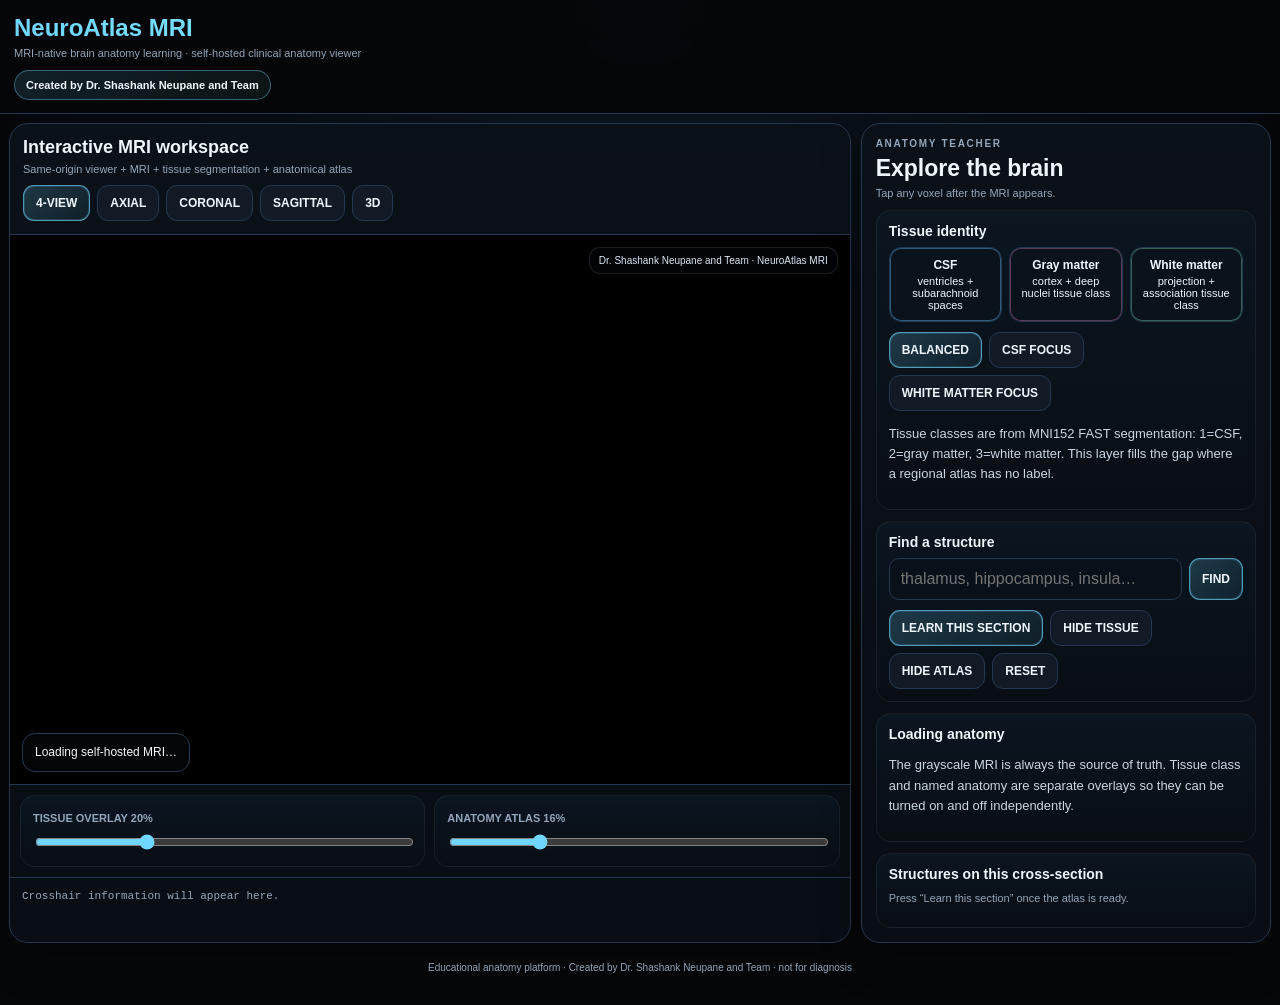
==== neuroatlas/v4.html @ 7aeab435 "Add self-hosted NeuroAtlas v4 app source" ====
<!doctype html>
<html lang="en">
<head>
<meta charset="utf-8">
<meta name="viewport" content="width=device-width,initial-scale=1,viewport-fit=cover,user-scalable=no">
<meta name="theme-color" content="#05070a">
<meta name="apple-mobile-web-app-capable" content="yes">
<meta name="apple-mobile-web-app-status-bar-style" content="black-translucent">
<meta name="apple-mobile-web-app-title" content="NeuroAtlas">
<title>NeuroAtlas MRI</title>
<style>
:root{color-scheme:dark;--bg:#05070a;--panel:#0b1118;--panel2:#111a25;--line:#26384f;--text:#eff6fc;--muted:#94a6b9;--cyan:#6fd7ff;--mint:#9cffd0;--csf:#59c7ff;--gm:#ff94c9;--wm:#8dffc1}
*{box-sizing:border-box;-webkit-tap-highlight-color:transparent}html,body{margin:0;background:radial-gradient(circle at top,#0c1622,#05070a 58%);color:var(--text);font-family:-apple-system,BlinkMacSystemFont,"SF Pro Display","Segoe UI",sans-serif}body{padding-bottom:max(14px,env(safe-area-inset-bottom))}.top{padding:max(14px,env(safe-area-inset-top)) 14px 13px;border-bottom:1px solid var(--line);background:rgba(5,7,10,.94);backdrop-filter:blur(18px);position:sticky;top:0;z-index:20}.brand{font-size:24px;font-weight:900;background:linear-gradient(90deg,var(--cyan),var(--mint));-webkit-background-clip:text;color:transparent}.sub{font-size:11px;color:var(--muted);margin-top:5px}.credit{display:inline-flex;margin-top:11px;border:1px solid rgba(111,215,255,.4);border-radius:999px;padding:8px 11px;font-size:11px;font-weight:850;background:linear-gradient(135deg,rgba(111,215,255,.13),rgba(156,255,208,.06))}.wrap{max-width:1550px;margin:auto;padding:9px;display:grid;grid-template-columns:minmax(0,1.6fr) minmax(340px,.78fr);gap:10px}.card{background:linear-gradient(180deg,var(--panel),#090e14);border:1px solid var(--line);border-radius:19px;overflow:hidden;box-shadow:0 16px 42px rgba(0,0,0,.26)}.head{padding:13px;border-bottom:1px solid var(--line)}.title{font-size:18px;font-weight:900}.buttons,.actions,.focus{display:flex;gap:7px;flex-wrap:wrap;margin-top:10px}button{border:1px solid var(--line);background:var(--panel2);color:var(--text);border-radius:11px;padding:10px 12px;font-weight:800;font-size:12px}.on,.primary{border-color:rgba(111,215,255,.65);background:linear-gradient(135deg,rgba(111,215,255,.2),rgba(111,215,255,.07));box-shadow:inset 0 0 0 1px rgba(111,215,255,.15)}.viewer{position:relative;height:61vh;min-height:420px;background:#000}.viewer canvas{display:block;width:100%;height:100%;touch-action:none}.status{position:absolute;left:12px;bottom:12px;max-width:calc(100% - 24px);padding:10px 12px;border:1px solid var(--line);border-radius:13px;background:rgba(4,7,10,.86);backdrop-filter:blur(10px);font-size:12px;line-height:1.45}.status.good{border-color:rgba(156,255,208,.38);color:#dffff0}.status.bad{border-color:rgba(255,125,110,.45);color:#ffc8c0}.mark{position:absolute;right:12px;top:12px;padding:7px 9px;border:1px solid rgba(255,255,255,.1);border-radius:11px;background:rgba(4,7,10,.7);font-size:10px;color:#dbe7f3}.controls{display:grid;grid-template-columns:1fr 1fr;gap:9px;padding:10px;border-top:1px solid var(--line)}.ctl,.box{border:1px solid rgba(255,255,255,.06);background:linear-gradient(180deg,#0b1621,rgba(9,14,20,.76));border-radius:15px;padding:12px}.ctl label{font-size:11px;color:var(--muted);font-weight:850}.ctl input[type=range]{width:100%;accent-color:var(--cyan);margin-top:8px}.loc{padding:10px 12px;border-top:1px solid var(--line);font:11px/1.5 ui-monospace,Menlo,monospace;color:var(--muted);min-height:40px}.teacher{padding:14px;display:grid;gap:11px;align-content:start}.ey{font-size:10px;letter-spacing:.17em;color:var(--muted);font-weight:900}.teacher h1{margin:6px 0 1px;font-size:23px}.teacher h2{margin:0 0 8px;font-size:14px}.teacher p,.teacher li{font-size:13px;line-height:1.55;color:#cad6e2}.teacher ul{padding-left:18px;margin:0}.search{display:grid;grid-template-columns:1fr auto;gap:7px}.search input{width:100%;background:#081019;color:var(--text);border:1px solid var(--line);border-radius:10px;padding:11px;font-size:16px}.tissues{display:grid;grid-template-columns:repeat(3,1fr);gap:7px}.tissue{padding:10px 7px;text-align:center;border-radius:12px;background:#0a121b;border:1px solid var(--line);font-size:11px}.tissue strong{display:block;font-size:12px;margin-bottom:3px}.csf{box-shadow:inset 0 0 0 1px rgba(89,199,255,.42)}.gm{box-shadow:inset 0 0 0 1px rgba(255,148,201,.32)}.wm{box-shadow:inset 0 0 0 1px rgba(141,255,193,.34)}.note{font-size:11px;color:var(--muted);line-height:1.5}.slist{display:flex;flex-wrap:wrap;gap:6px;max-height:220px;overflow:auto;margin-top:9px}.chip{border-radius:999px;padding:6px 8px;min-height:auto;font-size:10px}.pill{display:inline-block;border:1px solid rgba(255,255,255,.09);border-radius:999px;padding:4px 7px;font-size:10px;color:#dce8f4;margin:2px 3px 2px 0}.foot{text-align:center;color:var(--muted);font-size:10px;padding:10px 12px 18px}@media(max-width:900px){.wrap{grid-template-columns:1fr;padding:7px}.viewer{height:55vh;min-height:360px}.controls{grid-template-columns:1fr}}@media(max-width:440px){.buttons button{font-size:11px;padding:9px}.search{grid-template-columns:1fr}.search button{width:100%}.viewer{height:53vh}.tissues{grid-template-columns:1fr 1fr 1fr}}
</style>
</head>
<body>
<header class="top"><div class="brand">NeuroAtlas MRI</div><div class="sub">MRI-native brain anatomy learning · self-hosted clinical anatomy viewer</div><div class="credit">Created by Dr. Shashank Neupane and Team</div></header>
<main class="wrap">
<section class="card">
<div class="head"><div class="title">Interactive MRI workspace</div><div class="sub">Same-origin viewer + MRI + tissue segmentation + anatomical atlas</div><div class="buttons"><button class="view on" data-v="multi">4-VIEW</button><button class="view" data-v="axial">AXIAL</button><button class="view" data-v="coronal">CORONAL</button><button class="view" data-v="sagittal">SAGITTAL</button><button class="view" data-v="render">3D</button></div></div>
<div class="viewer"><canvas id="gl" width="900" height="900"></canvas><div class="status" id="status">Loading self-hosted MRI…</div><div class="mark">Dr. Shashank Neupane and Team · NeuroAtlas MRI</div></div>
<div class="controls"><div class="ctl"><label>TISSUE OVERLAY <b id="topv">20%</b></label><input id="top" type="range" min="0" max="70" value="20"></div><div class="ctl"><label>ANATOMY ATLAS <b id="aopv">16%</b></label><input id="aop" type="range" min="0" max="70" value="16"></div></div>
<div class="loc" id="loc">Crosshair information will appear here.</div>
</section>
<aside class="card teacher">
<div><div class="ey">ANATOMY TEACHER</div><h1 id="name">Explore the brain</h1><div class="sub" id="meta">Tap any voxel after the MRI appears.</div></div>
<div class="box"><h2>Tissue identity</h2><div class="tissues"><div class="tissue csf"><strong>CSF</strong>ventricles + subarachnoid spaces</div><div class="tissue gm"><strong>Gray matter</strong>cortex + deep nuclei tissue class</div><div class="tissue wm"><strong>White matter</strong>projection + association tissue class</div></div><div class="focus"><button id="focusAll" class="on">BALANCED</button><button id="focusCSF">CSF FOCUS</button><button id="focusWM">WHITE MATTER FOCUS</button></div><p class="note">Tissue classes are from MNI152 FAST segmentation: 1=CSF, 2=gray matter, 3=white matter. This layer fills the gap where a regional atlas has no label.</p></div>
<div class="box"><h2>Find a structure</h2><div class="search"><input id="q" type="search" list="labels" placeholder="thalamus, hippocampus, insula…"><button id="find" class="primary">FIND</button></div><datalist id="labels"></datalist><div class="actions"><button id="learn" class="primary">LEARN THIS SECTION</button><button id="hideT">HIDE TISSUE</button><button id="hideA">HIDE ATLAS</button><button id="reset">RESET</button></div></div>
<div class="box" id="teach"><h2>Loading anatomy</h2><p>The grayscale MRI is always the source of truth. Tissue class and named anatomy are separate overlays so they can be turned on and off independently.</p></div>
<div class="box"><h2>Structures on this cross-section</h2><div class="note" id="sum">Press “Learn this section” once the atlas is ready.</div><div class="slist" id="slist"></div></div>
</aside>
</main>
<div class="foot">Educational anatomy platform · Created by Dr. Shashank Neupane and Team · not for diagnosis</div>
<script type="module">
import {Niivue} from './vendor/niivue.js';
const $=s=>document.querySelector(s),status=$('#status'),loc=$('#loc'),nameEl=$('#name'),meta=$('#meta'),teach=$('#teach'),top=$('#top'),aop=$('#aop'),q=$('#q'),sum=$('#sum'),slist=$('#slist');
const BASE='./data/mni152_2mm_brain.nii.gz',TISS='./data/mni152_2mm_fast_seg.nii.gz',AAL='./data/aal.nii.gz',AALJSON='./data/aal.json';
let labels=[],haveT=false,haveA=false;
const tissueMap={R:[0,89,255,141],G:[0,199,148,255],B:[0,255,201,193],A:[0,235,145,150],labels:['Background','CSF','Gray matter','White matter']};
const tissueCSF={...tissueMap,A:[0,255,35,35]};
const tissueWM={...tissueMap,A:[0,25,30,255]};
const DB={'Thalamus':{full:'Thalamus',sys:'Diencephalon / deep gray matter',r:'Paired deep gray matter structure bordering the third ventricle; on axial MRI it lies medial to the posterior limb of the internal capsule.',x:'Find the third ventricle first, then the internal capsule laterally; the thalamus lies between them.',rel:['Medial: third ventricle','Lateral: internal capsule','Posterior: pulvinar region']},'Hippocampus':{full:'Hippocampus',sys:'Mesial temporal / limbic system',r:'Curved medial temporal gray matter structure forming the floor of the temporal horn; best learned on serial coronal images.',x:'Find the temporal horn, then follow the hippocampus from head to body to tail.',rel:['Superior/lateral: temporal horn','Anterior: amygdala transition','Inferior/medial: parahippocampal region']},'Caudate':{full:'Caudate nucleus',sys:'Basal ganglia',r:'The caudate head hugs the lateral wall of the frontal horn of the lateral ventricle.',x:'Find the frontal horns first; the caudate head forms their lateral contour.',rel:['Medial: lateral ventricle','Lateral: anterior limb of internal capsule']},'Putamen':{full:'Putamen',sys:'Basal ganglia',r:'Lateral component of the lentiform nucleus, lateral to the globus pallidus and internal capsule.',x:'Find the internal capsule first; the putamen is the lateral deep-gray component.',rel:['Medial: globus pallidus/internal capsule','Lateral: external capsule']},'Pallidum':{full:'Globus pallidus',sys:'Basal ganglia',r:'Medial component of the lentiform nucleus, medial to the putamen.',x:'On axial MRI, identify the putamen and then the more medial pallidal component.',rel:['Lateral: putamen','Medial: internal capsule']},'Amygdala':{full:'Amygdala',sys:'Mesial temporal / limbic system',r:'Located anterosuperior to the hippocampal head in the medial temporal lobe.',x:'On coronal MRI, the amygdala is more anterior and superior before the hippocampal body becomes well formed.',rel:['Posterior: hippocampal head','Inferior: uncal/parahippocampal region']},'Insula':{full:'Insular cortex',sys:'Cerebral cortex',r:'Cortical island buried within the Sylvian fissure and covered by the frontal, parietal, and temporal opercula.',x:'Find the Sylvian fissure and identify the cortex deep to the opercula.',rel:['Lateral: opercula','Medial: extreme capsule / claustral region']},'Cingulum':{full:'Cingulate gyrus',sys:'Limbic cortex',r:'Medial cortical arch directly superior to the corpus callosum.',x:'Trace the callosal arch first, then identify the cingulate cortex immediately superior to it.',rel:['Inferior: corpus callosum','Superior: medial frontal/parietal cortex']}};
const esc=s=>String(s??'').replace(/[&<>"']/g,m=>({'&':'&amp;','<':'&lt;','>':'&gt;','"':'&quot;',"'":'&#39;'}[m]));
function pretty(raw){if(!raw)return '';let side='';if(raw.endsWith('_L')){side='Left ';raw=raw.slice(0,-2)}else if(raw.endsWith('_R')){side='Right ';raw=raw.slice(0,-2)}const exact={Frontal_Sup:'superior frontal gyrus',Frontal_Mid:'middle frontal gyrus',Frontal_Inf_Oper:'inferior frontal gyrus, opercular part',Frontal_Inf_Tri:'inferior frontal gyrus, triangular part',Precentral:'precentral gyrus',Postcentral:'postcentral gyrus',ParaHippocampal:'parahippocampal gyrus',Hippocampus:'hippocampus',Amygdala:'amygdala',Thalamus:'thalamus',Caudate:'caudate nucleus',Putamen:'putamen',Pallidum:'globus pallidus',Insula:'insular cortex',Precuneus:'precuneus',Cingulum_Ant:'anterior cingulate gyrus',Cingulum_Mid:'middle cingulate gyrus',Cingulum_Post:'posterior cingulate gyrus'};return side+(exact[raw]||raw.replaceAll('_',' ').replace(/\bSup\b/g,'superior').replace(/\bInf\b/g,'inferior').replace(/\bMid\b/g,'middle').replace(/\bAnt\b/g,'anterior').replace(/\bPost\b/g,'posterior'))}
function entryFor(n){const k=Object.keys(DB).find(k=>String(n).toLowerCase().includes(k.toLowerCase()));return k?DB[k]:null}
function renderTeacher(region,tissue,idx){const prettyName=region?pretty(region):'';nameEl.textContent=prettyName||tissue||'MRI location';meta.textContent=[tissue,prettyName,Number.isFinite(idx)&&idx>0?`AAL ${idx}`:''].filter(Boolean).join(' · ')||'MRI location';const e=entryFor(region);if(e){teach.innerHTML=`<span class="pill">${esc(e.full)}</span><span class="pill">${esc(e.sys)}</span><h2 style="margin-top:10px">Recognize it on MRI</h2><p>${esc(e.r)}</p><h2 style="margin-top:12px">Cross-section method</h2><p>${esc(e.x)}</p><h2 style="margin-top:12px">Spatial relationships</h2><ul>${e.rel.map(x=>`<li>${esc(x)}</li>`).join('')}</ul>`}else{teach.innerHTML=`<h2>${esc(prettyName||tissue||'MRI anatomy')}</h2><p>${region?'This named region comes from the AAL parcellation. The tissue layer independently identifies whether the voxel is CSF, gray matter, or white matter.':tissue?'This voxel is classified by the tissue segmentation even when the regional atlas has no name here.':'This MRI voxel is outside the current tissue/atlas labels.'}</p>`}}
function moved(d){const vals=d?.values||[];let tissue=null,region=null,idx=null;if(haveT&&Number.isFinite(vals[1]?.value)){const v=Math.round(vals[1].value);tissue=v===1?'CSF':v===2?'Gray matter':v===3?'White matter':null}if(haveA&&Number.isFinite(vals[2]?.value)){idx=Math.round(vals[2].value);if(idx>0)region=labels[idx]||`Atlas region ${idx}`}loc.textContent=(d?.string?`Crosshair: ${d.string}`:'Crosshair moved')+(tissue?` · Tissue: ${tissue}`:'')+(region?` · Region: ${pretty(region)}`:'');renderTeacher(region,tissue,idx)}
const nv=new Niivue({show3Dcrosshair:true,backColor:[.01,.015,.025,1],onLocationChange:moved});
async function boot(){try{await nv.attachTo('gl');status.textContent='Loading self-hosted MNI152 MRI…';await nv.loadVolumes([{url:BASE,name:'mni152_2mm_brain.nii.gz',colormap:'gray'}]);nv.setInterpolation(true);nv.setSliceType(nv.sliceTypeMultiplanar);nv.scene.crosshairPos=nv.mm2frac([0,-18,8]);nv.updateGLVolume();status.classList.add('good');status.textContent='MRI visible. Loading CSF / gray matter / white matter segmentation…';try{await nv.addVolumeFromUrl({url:TISS,name:'mni152_2mm_fast_seg.nii.gz',opacity:.20});nv.volumes[1].setColormapLabel(tissueMap);haveT=true;nv.updateGLVolume();status.textContent='MRI + tissue segmentation visible. Loading regional atlas…'}catch(e){console.error('tissue',e);status.textContent='MRI loaded. Tissue overlay failed, but MRI remains usable.'}try{await nv.addVolumeFromUrl({url:AAL,name:'aal.nii.gz',opacity:.16});const atlasIndex=haveT?2:1;const map=await fetch(AALJSON,{cache:'no-store'}).then(r=>{if(!r.ok)throw new Error('atlas json '+r.status);return r.json()});labels=Array.isArray(map.labels)?map.labels:[];nv.volumes[atlasIndex].setColormapLabel(map);haveA=true;nv.setAtlasOutline(.01);nv.updateGLVolume();$('#labels').innerHTML=labels.map(x=>x?`<option value="${esc(pretty(x))}"></option>`:'').join('');status.textContent='Ready: MRI + CSF/gray/white tissue + regional atlas are loaded.';setTimeout(()=>status.style.display='none',2400)}catch(e){console.error('atlas',e);status.textContent='MRI and tissue segmentation are ready. Regional atlas did not load.'}}catch(e){console.error('base',e);status.classList.add('bad');status.textContent='Self-hosted MRI failed to initialize. This is now a local app error rather than a network/CDN error.'}}
const views={multi:()=>nv.setSliceType(nv.sliceTypeMultiplanar),axial:()=>nv.setSliceType(nv.sliceTypeAxial),coronal:()=>nv.setSliceType(nv.sliceTypeCoronal),sagittal:()=>nv.setSliceType(nv.sliceTypeSagittal),render:()=>nv.setSliceType(nv.sliceTypeRender)};document.querySelectorAll('.view').forEach(b=>b.onclick=()=>{document.querySelectorAll('.view').forEach(x=>x.classList.remove('on'));b.classList.add('on');views[b.dataset.v]?.()});
top.oninput=()=>{document.getElementById('topv').textContent=top.value+'%';if(haveT)nv.setOpacity(1,+top.value/100)};aop.oninput=()=>{document.getElementById('aopv').textContent=aop.value+'%';if(haveA)nv.setOpacity(haveT?2:1,+aop.value/100)};$('#hideT').onclick=()=>{top.value=0;top.oninput()};$('#hideA').onclick=()=>{aop.value=0;aop.oninput()};$('#reset').onclick=()=>{nv.setSliceType(nv.sliceTypeMultiplanar);nv.scene.crosshairPos=nv.mm2frac([0,-18,8]);nv.updateGLVolume()};
function applyTissue(map,btn){if(!haveT)return;nv.volumes[1].setColormapLabel(map);nv.updateGLVolume();document.querySelectorAll('.focus button').forEach(x=>x.classList.remove('on'));btn.classList.add('on')}$('#focusAll').onclick=e=>applyTissue(tissueMap,e.currentTarget);$('#focusCSF').onclick=e=>applyTissue(tissueCSF,e.currentTarget);$('#focusWM').onclick=e=>applyTissue(tissueWM,e.currentTarget);
function find(){const s=q.value.trim().toLowerCase();if(!s||!haveA)return;let i=labels.findIndex(x=>pretty(x).toLowerCase()===s);if(i<0)i=labels.findIndex(x=>pretty(x).toLowerCase().includes(s)||String(x).toLowerCase().includes(s));if(i>0){nv.opts.atlasActiveIndex=i;nv.updateGLVolume();renderTeacher(labels[i],null,i);loc.textContent='Highlighted region: '+pretty(labels[i])}}$('#find').onclick=find;q.onkeydown=e=>{if(e.key==='Enter')find()};
function plane(){const v=document.querySelector('.view.on')?.dataset.v||'multi';return v==='coronal'?'coronal':v==='sagittal'?'sagittal':'axial'}
function learn(){if(!haveA)return;const vi=haveT?2:1,vol=nv.volumes[vi],d=vol.dims,mm=nv.frac2mm(nv.scene.crosshairPos),vox=vol.mm2vox(mm),x=Math.max(0,Math.min(d[1]-1,Math.round(vox[0]))),y=Math.max(0,Math.min(d[2]-1,Math.round(vox[1]))),z=Math.max(0,Math.min(d[3]-1,Math.round(vox[2]))),p=plane(),set=new Set(),step=4;if(p==='coronal'){for(let i=0;i<d[1];i+=step)for(let k=0;k<d[3];k+=step){const v=vol.getValue(i,y,k);if(v>0)set.add(Math.round(v))}}else if(p==='sagittal'){for(let j=0;j<d[2];j+=step)for(let k=0;k<d[3];k+=step){const v=vol.getValue(x,j,k);if(v>0)set.add(Math.round(v))}}else{for(let i=0;i<d[1];i+=step)for(let j=0;j<d[2];j+=step){const v=vol.getValue(i,j,z);if(v>0)set.add(Math.round(v))}}const names=[...set].sort((a,b)=>a-b).map(i=>({i,n:labels[i]})).filter(x=>x.n).slice(0,70);sum.textContent=names.length?`${names.length} named AAL regions sampled on this ${p} section. CSF and white matter are handled separately by the tissue layer.`:`No named AAL regions detected at this sampled ${p} level.`;slist.innerHTML=names.map(x=>`<button class="chip" data-i="${x.i}">${esc(pretty(x.n))}</button>`).join('');slist.querySelectorAll('.chip').forEach(b=>b.onclick=()=>{const i=+b.dataset.i;nv.opts.atlasActiveIndex=i;nv.updateGLVolume();renderTeacher(labels[i],null,i);q.value=pretty(labels[i])})}$('#learn').onclick=learn;
boot();
</script>
</body></html>
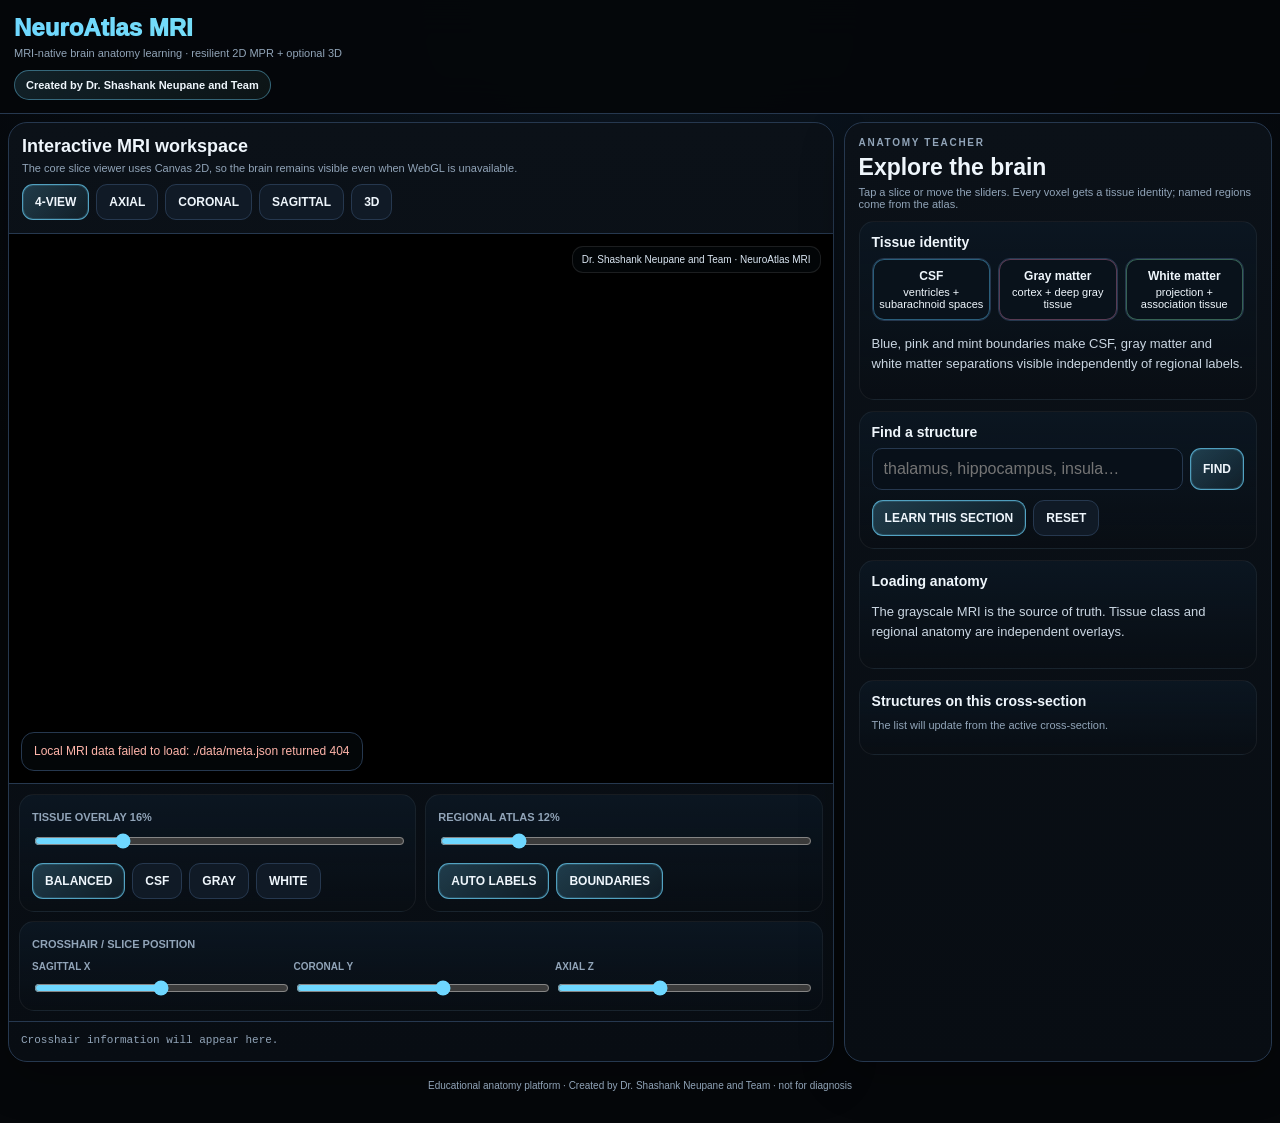
==== commit bedc3c06: "Replace NeuroAtlas core with resilient Canvas MRI viewer" ====
--- a/neuroatlas/v4.html
+++ b/neuroatlas/v4.html
@@ -1,58 +1,25 @@
-<!doctype html>
-<html lang="en">
-<head>
-<meta charset="utf-8">
-<meta name="viewport" content="width=device-width,initial-scale=1,viewport-fit=cover,user-scalable=no">
-<meta name="theme-color" content="#05070a">
-<meta name="apple-mobile-web-app-capable" content="yes">
-<meta name="apple-mobile-web-app-status-bar-style" content="black-translucent">
-<meta name="apple-mobile-web-app-title" content="NeuroAtlas">
-<title>NeuroAtlas MRI</title>
-<style>
-:root{color-scheme:dark;--bg:#05070a;--panel:#0b1118;--panel2:#111a25;--line:#26384f;--text:#eff6fc;--muted:#94a6b9;--cyan:#6fd7ff;--mint:#9cffd0;--csf:#59c7ff;--gm:#ff94c9;--wm:#8dffc1}
-*{box-sizing:border-box;-webkit-tap-highlight-color:transparent}html,body{margin:0;background:radial-gradient(circle at top,#0c1622,#05070a 58%);color:var(--text);font-family:-apple-system,BlinkMacSystemFont,"SF Pro Display","Segoe UI",sans-serif}body{padding-bottom:max(14px,env(safe-area-inset-bottom))}.top{padding:max(14px,env(safe-area-inset-top)) 14px 13px;border-bottom:1px solid var(--line);background:rgba(5,7,10,.94);backdrop-filter:blur(18px);position:sticky;top:0;z-index:20}.brand{font-size:24px;font-weight:900;background:linear-gradient(90deg,var(--cyan),var(--mint));-webkit-background-clip:text;color:transparent}.sub{font-size:11px;color:var(--muted);margin-top:5px}.credit{display:inline-flex;margin-top:11px;border:1px solid rgba(111,215,255,.4);border-radius:999px;padding:8px 11px;font-size:11px;font-weight:850;background:linear-gradient(135deg,rgba(111,215,255,.13),rgba(156,255,208,.06))}.wrap{max-width:1550px;margin:auto;padding:9px;display:grid;grid-template-columns:minmax(0,1.6fr) minmax(340px,.78fr);gap:10px}.card{background:linear-gradient(180deg,var(--panel),#090e14);border:1px solid var(--line);border-radius:19px;overflow:hidden;box-shadow:0 16px 42px rgba(0,0,0,.26)}.head{padding:13px;border-bottom:1px solid var(--line)}.title{font-size:18px;font-weight:900}.buttons,.actions,.focus{display:flex;gap:7px;flex-wrap:wrap;margin-top:10px}button{border:1px solid var(--line);background:var(--panel2);color:var(--text);border-radius:11px;padding:10px 12px;font-weight:800;font-size:12px}.on,.primary{border-color:rgba(111,215,255,.65);background:linear-gradient(135deg,rgba(111,215,255,.2),rgba(111,215,255,.07));box-shadow:inset 0 0 0 1px rgba(111,215,255,.15)}.viewer{position:relative;height:61vh;min-height:420px;background:#000}.viewer canvas{display:block;width:100%;height:100%;touch-action:none}.status{position:absolute;left:12px;bottom:12px;max-width:calc(100% - 24px);padding:10px 12px;border:1px solid var(--line);border-radius:13px;background:rgba(4,7,10,.86);backdrop-filter:blur(10px);font-size:12px;line-height:1.45}.status.good{border-color:rgba(156,255,208,.38);color:#dffff0}.status.bad{border-color:rgba(255,125,110,.45);color:#ffc8c0}.mark{position:absolute;right:12px;top:12px;padding:7px 9px;border:1px solid rgba(255,255,255,.1);border-radius:11px;background:rgba(4,7,10,.7);font-size:10px;color:#dbe7f3}.controls{display:grid;grid-template-columns:1fr 1fr;gap:9px;padding:10px;border-top:1px solid var(--line)}.ctl,.box{border:1px solid rgba(255,255,255,.06);background:linear-gradient(180deg,#0b1621,rgba(9,14,20,.76));border-radius:15px;padding:12px}.ctl label{font-size:11px;color:var(--muted);font-weight:850}.ctl input[type=range]{width:100%;accent-color:var(--cyan);margin-top:8px}.loc{padding:10px 12px;border-top:1px solid var(--line);font:11px/1.5 ui-monospace,Menlo,monospace;color:var(--muted);min-height:40px}.teacher{padding:14px;display:grid;gap:11px;align-content:start}.ey{font-size:10px;letter-spacing:.17em;color:var(--muted);font-weight:900}.teacher h1{margin:6px 0 1px;font-size:23px}.teacher h2{margin:0 0 8px;font-size:14px}.teacher p,.teacher li{font-size:13px;line-height:1.55;color:#cad6e2}.teacher ul{padding-left:18px;margin:0}.search{display:grid;grid-template-columns:1fr auto;gap:7px}.search input{width:100%;background:#081019;color:var(--text);border:1px solid var(--line);border-radius:10px;padding:11px;font-size:16px}.tissues{display:grid;grid-template-columns:repeat(3,1fr);gap:7px}.tissue{padding:10px 7px;text-align:center;border-radius:12px;background:#0a121b;border:1px solid var(--line);font-size:11px}.tissue strong{display:block;font-size:12px;margin-bottom:3px}.csf{box-shadow:inset 0 0 0 1px rgba(89,199,255,.42)}.gm{box-shadow:inset 0 0 0 1px rgba(255,148,201,.32)}.wm{box-shadow:inset 0 0 0 1px rgba(141,255,193,.34)}.note{font-size:11px;color:var(--muted);line-height:1.5}.slist{display:flex;flex-wrap:wrap;gap:6px;max-height:220px;overflow:auto;margin-top:9px}.chip{border-radius:999px;padding:6px 8px;min-height:auto;font-size:10px}.pill{display:inline-block;border:1px solid rgba(255,255,255,.09);border-radius:999px;padding:4px 7px;font-size:10px;color:#dce8f4;margin:2px 3px 2px 0}.foot{text-align:center;color:var(--muted);font-size:10px;padding:10px 12px 18px}@media(max-width:900px){.wrap{grid-template-columns:1fr;padding:7px}.viewer{height:55vh;min-height:360px}.controls{grid-template-columns:1fr}}@media(max-width:440px){.buttons button{font-size:11px;padding:9px}.search{grid-template-columns:1fr}.search button{width:100%}.viewer{height:53vh}.tissues{grid-template-columns:1fr 1fr 1fr}}
-</style>
-</head>
-<body>
-<header class="top"><div class="brand">NeuroAtlas MRI</div><div class="sub">MRI-native brain anatomy learning · self-hosted clinical anatomy viewer</div><div class="credit">Created by Dr. Shashank Neupane and Team</div></header>
-<main class="wrap">
-<section class="card">
-<div class="head"><div class="title">Interactive MRI workspace</div><div class="sub">Same-origin viewer + MRI + tissue segmentation + anatomical atlas</div><div class="buttons"><button class="view on" data-v="multi">4-VIEW</button><button class="view" data-v="axial">AXIAL</button><button class="view" data-v="coronal">CORONAL</button><button class="view" data-v="sagittal">SAGITTAL</button><button class="view" data-v="render">3D</button></div></div>
-<div class="viewer"><canvas id="gl" width="900" height="900"></canvas><div class="status" id="status">Loading self-hosted MRI…</div><div class="mark">Dr. Shashank Neupane and Team · NeuroAtlas MRI</div></div>
-<div class="controls"><div class="ctl"><label>TISSUE OVERLAY <b id="topv">20%</b></label><input id="top" type="range" min="0" max="70" value="20"></div><div class="ctl"><label>ANATOMY ATLAS <b id="aopv">16%</b></label><input id="aop" type="range" min="0" max="70" value="16"></div></div>
-<div class="loc" id="loc">Crosshair information will appear here.</div>
-</section>
-<aside class="card teacher">
-<div><div class="ey">ANATOMY TEACHER</div><h1 id="name">Explore the brain</h1><div class="sub" id="meta">Tap any voxel after the MRI appears.</div></div>
-<div class="box"><h2>Tissue identity</h2><div class="tissues"><div class="tissue csf"><strong>CSF</strong>ventricles + subarachnoid spaces</div><div class="tissue gm"><strong>Gray matter</strong>cortex + deep nuclei tissue class</div><div class="tissue wm"><strong>White matter</strong>projection + association tissue class</div></div><div class="focus"><button id="focusAll" class="on">BALANCED</button><button id="focusCSF">CSF FOCUS</button><button id="focusWM">WHITE MATTER FOCUS</button></div><p class="note">Tissue classes are from MNI152 FAST segmentation: 1=CSF, 2=gray matter, 3=white matter. This layer fills the gap where a regional atlas has no label.</p></div>
-<div class="box"><h2>Find a structure</h2><div class="search"><input id="q" type="search" list="labels" placeholder="thalamus, hippocampus, insula…"><button id="find" class="primary">FIND</button></div><datalist id="labels"></datalist><div class="actions"><button id="learn" class="primary">LEARN THIS SECTION</button><button id="hideT">HIDE TISSUE</button><button id="hideA">HIDE ATLAS</button><button id="reset">RESET</button></div></div>
-<div class="box" id="teach"><h2>Loading anatomy</h2><p>The grayscale MRI is always the source of truth. Tissue class and named anatomy are separate overlays so they can be turned on and off independently.</p></div>
-<div class="box"><h2>Structures on this cross-section</h2><div class="note" id="sum">Press “Learn this section” once the atlas is ready.</div><div class="slist" id="slist"></div></div>
-</aside>
-</main>
-<div class="foot">Educational anatomy platform · Created by Dr. Shashank Neupane and Team · not for diagnosis</div>
+<!doctype html><html lang="en"><head><meta charset="utf-8"><meta name="viewport" content="width=device-width,initial-scale=1,viewport-fit=cover,user-scalable=no"><meta name="theme-color" content="#05070a"><meta name="apple-mobile-web-app-capable" content="yes"><meta name="apple-mobile-web-app-status-bar-style" content="black-translucent"><title>NeuroAtlas MRI</title><style>
+:root{color-scheme:dark;--bg:#05070a;--p:#0b1118;--p2:#101a26;--line:#26384f;--txt:#eff6fc;--muted:#91a4b8;--a:#6ed7ff;--m:#9cffd0;--csf:#58c8ff;--gm:#ff93c9;--wm:#8effc2}*{box-sizing:border-box}html,body{margin:0;background:radial-gradient(circle at top,#0c1723,#05070a 60%);color:var(--txt);font-family:-apple-system,BlinkMacSystemFont,"SF Pro Display","Segoe UI",sans-serif}body{padding-bottom:max(14px,env(safe-area-inset-bottom))}.top{position:sticky;top:0;z-index:10;padding:max(14px,env(safe-area-inset-top)) 14px 13px;border-bottom:1px solid var(--line);background:rgba(5,7,10,.95);backdrop-filter:blur(18px)}.brand{font-size:24px;font-weight:950;background:linear-gradient(90deg,var(--a),var(--m));-webkit-background-clip:text;color:transparent}.sub{font-size:11px;color:var(--muted);margin-top:5px}.credit{display:inline-block;margin-top:11px;border:1px solid rgba(110,215,255,.4);border-radius:999px;padding:8px 11px;font-size:11px;font-weight:850;background:linear-gradient(135deg,rgba(110,215,255,.13),rgba(156,255,208,.06))}.wrap{max-width:1500px;margin:auto;padding:8px;display:grid;grid-template-columns:minmax(0,1.58fr) minmax(340px,.82fr);gap:10px}.card{background:linear-gradient(180deg,var(--p),#080d13);border:1px solid var(--line);border-radius:19px;overflow:hidden;box-shadow:0 16px 44px rgba(0,0,0,.27)}.head{padding:13px;border-bottom:1px solid var(--line)}.title{font-size:18px;font-weight:900}.row,.focus,.actions{display:flex;gap:7px;flex-wrap:wrap;margin-top:10px}button{border:1px solid var(--line);background:var(--p2);color:var(--txt);border-radius:11px;padding:10px 12px;font-weight:850;font-size:12px}.on,.primary{border-color:rgba(110,215,255,.68);background:linear-gradient(135deg,rgba(110,215,255,.22),rgba(110,215,255,.07));box-shadow:inset 0 0 0 1px rgba(110,215,255,.15)}.viewer{position:relative;height:61vh;min-height:420px;background:#000}.viewer canvas{display:block;width:100%;height:100%;touch-action:none}.status{position:absolute;left:12px;bottom:12px;z-index:5;max-width:calc(100% - 24px);padding:10px 12px;border:1px solid var(--line);border-radius:13px;background:rgba(4,7,10,.88);font-size:12px;line-height:1.45}.mark{position:absolute;right:12px;top:12px;z-index:5;padding:7px 9px;border:1px solid rgba(255,255,255,.1);border-radius:11px;background:rgba(4,7,10,.72);font-size:10px;color:#dbe7f3}.controls{display:grid;grid-template-columns:1fr 1fr;gap:9px;padding:10px;border-top:1px solid var(--line)}.ctl,.box{border:1px solid rgba(255,255,255,.06);background:linear-gradient(180deg,#0b1621,rgba(9,14,20,.76));border-radius:15px;padding:12px}.ctl label{font-size:11px;color:var(--muted);font-weight:850}.ctl input[type=range]{width:100%;accent-color:var(--a);margin-top:8px}.coords{display:grid;grid-template-columns:repeat(3,1fr);gap:7px;margin-top:9px}.coords label{font-size:10px}.coords input{width:100%}.loc{padding:10px 12px;border-top:1px solid var(--line);font:11px/1.5 ui-monospace,Menlo,monospace;color:var(--muted);min-height:40px}.teacher{padding:14px;display:grid;gap:11px;align-content:start}.ey{font-size:10px;letter-spacing:.17em;color:var(--muted);font-weight:900}.teacher h1{margin:6px 0 1px;font-size:23px}.teacher h2{margin:0 0 8px;font-size:14px}.teacher p,.teacher li{font-size:13px;line-height:1.55;color:#cad6e2}.teacher ul{padding-left:18px;margin:0}.search{display:grid;grid-template-columns:1fr auto;gap:7px}.search input{width:100%;background:#081019;color:var(--txt);border:1px solid var(--line);border-radius:10px;padding:11px;font-size:16px}.tissues{display:grid;grid-template-columns:repeat(3,1fr);gap:7px}.tissue{padding:10px 6px;text-align:center;border-radius:12px;background:#09121b;border:1px solid var(--line);font-size:11px}.tissue strong{display:block;font-size:12px;margin-bottom:3px}.csf{box-shadow:inset 0 0 0 1px rgba(88,200,255,.42)}.gm{box-shadow:inset 0 0 0 1px rgba(255,147,201,.32)}.wm{box-shadow:inset 0 0 0 1px rgba(142,255,194,.34)}.note{font-size:11px;color:var(--muted);line-height:1.5}.slist{display:flex;flex-wrap:wrap;gap:6px;max-height:230px;overflow:auto;margin-top:9px}.chip{border-radius:999px;padding:6px 8px;min-height:auto;font-size:10px}.pill{display:inline-block;border:1px solid rgba(255,255,255,.09);border-radius:999px;padding:4px 7px;font-size:10px;color:#dce8f4;margin:2px 3px 2px 0}.foot{text-align:center;color:var(--muted);font-size:10px;padding:10px 12px 18px}@media(max-width:900px){.wrap{grid-template-columns:1fr;padding:7px}.viewer{height:55vh;min-height:360px}.controls{grid-template-columns:1fr}}@media(max-width:440px){.row button{font-size:11px;padding:9px}.viewer{height:53vh}.search{grid-template-columns:1fr}.search button{width:100%}.tissues{grid-template-columns:repeat(3,1fr)}}
+</style></head><body><header class="top"><div class="brand">NeuroAtlas MRI</div><div class="sub">MRI-native brain anatomy learning · resilient 2D MPR + optional 3D</div><div class="credit">Created by Dr. Shashank Neupane and Team</div></header><main class="wrap"><section class="card"><div class="head"><div class="title">Interactive MRI workspace</div><div class="sub">The core slice viewer uses Canvas 2D, so the brain remains visible even when WebGL is unavailable.</div><div class="row"><button class="view on" data-v="multi">4-VIEW</button><button class="view" data-v="axial">AXIAL</button><button class="view" data-v="coronal">CORONAL</button><button class="view" data-v="sagittal">SAGITTAL</button><button class="view" data-v="render">3D</button></div></div><div class="viewer"><canvas id="slice"></canvas><canvas id="gl3d" style="display:none"></canvas><div class="status" id="status">Loading same-origin MRI data…</div><div class="mark">Dr. Shashank Neupane and Team · NeuroAtlas MRI</div></div><div class="controls"><div class="ctl"><label>TISSUE OVERLAY <b id="tv">16%</b></label><input id="tissueOpacity" type="range" min="0" max="70" value="16"><div class="focus"><button id="fAll" class="on">BALANCED</button><button id="fCSF">CSF</button><button id="fGM">GRAY</button><button id="fWM">WHITE</button></div></div><div class="ctl"><label>REGIONAL ATLAS <b id="av">12%</b></label><input id="atlasOpacity" type="range" min="0" max="60" value="12"><div class="actions"><button id="lab" class="on">AUTO LABELS</button><button id="bnd" class="on">BOUNDARIES</button></div></div><div class="ctl" style="grid-column:1/-1"><label>CROSSHAIR / SLICE POSITION</label><div class="coords"><label>SAGITTAL X<input id="sx" type="range" min="0" max="90" value="45"></label><label>CORONAL Y<input id="sy" type="range" min="0" max="108" value="63"></label><label>AXIAL Z<input id="sz" type="range" min="0" max="90" value="36"></label></div></div></div><div class="loc" id="loc">Crosshair information will appear here.</div></section><aside class="card teacher"><div><div class="ey">ANATOMY TEACHER</div><h1 id="name">Explore the brain</h1><div class="sub" id="meta">Tap a slice or move the sliders. Every voxel gets a tissue identity; named regions come from the atlas.</div></div><div class="box"><h2>Tissue identity</h2><div class="tissues"><div class="tissue csf"><strong>CSF</strong>ventricles + subarachnoid spaces</div><div class="tissue gm"><strong>Gray matter</strong>cortex + deep gray tissue</div><div class="tissue wm"><strong>White matter</strong>projection + association tissue</div></div><p class="note">Blue, pink and mint boundaries make CSF, gray matter and white matter separations visible independently of regional labels.</p></div><div class="box"><h2>Find a structure</h2><div class="search"><input id="q" type="search" list="labels" placeholder="thalamus, hippocampus, insula…"><button id="find" class="primary">FIND</button></div><datalist id="labels"></datalist><div class="actions"><button id="learn" class="primary">LEARN THIS SECTION</button><button id="reset">RESET</button></div></div><div class="box" id="teach"><h2>Loading anatomy</h2><p>The grayscale MRI is the source of truth. Tissue class and regional anatomy are independent overlays.</p></div><div class="box"><h2>Structures on this cross-section</h2><div class="note" id="summary">The list will update from the active cross-section.</div><div class="slist" id="slist"></div></div></aside></main><div class="foot">Educational anatomy platform · Created by Dr. Shashank Neupane and Team · not for diagnosis</div>
 <script type="module">
-import {Niivue} from './vendor/niivue.js';
-const $=s=>document.querySelector(s),status=$('#status'),loc=$('#loc'),nameEl=$('#name'),meta=$('#meta'),teach=$('#teach'),top=$('#top'),aop=$('#aop'),q=$('#q'),sum=$('#sum'),slist=$('#slist');
-const BASE='./data/mni152_2mm_brain.nii.gz',TISS='./data/mni152_2mm_fast_seg.nii.gz',AAL='./data/aal.nii.gz',AALJSON='./data/aal.json';
-let labels=[],haveT=false,haveA=false;
-const tissueMap={R:[0,89,255,141],G:[0,199,148,255],B:[0,255,201,193],A:[0,235,145,150],labels:['Background','CSF','Gray matter','White matter']};
-const tissueCSF={...tissueMap,A:[0,255,35,35]};
-const tissueWM={...tissueMap,A:[0,25,30,255]};
-const DB={'Thalamus':{full:'Thalamus',sys:'Diencephalon / deep gray matter',r:'Paired deep gray matter structure bordering the third ventricle; on axial MRI it lies medial to the posterior limb of the internal capsule.',x:'Find the third ventricle first, then the internal capsule laterally; the thalamus lies between them.',rel:['Medial: third ventricle','Lateral: internal capsule','Posterior: pulvinar region']},'Hippocampus':{full:'Hippocampus',sys:'Mesial temporal / limbic system',r:'Curved medial temporal gray matter structure forming the floor of the temporal horn; best learned on serial coronal images.',x:'Find the temporal horn, then follow the hippocampus from head to body to tail.',rel:['Superior/lateral: temporal horn','Anterior: amygdala transition','Inferior/medial: parahippocampal region']},'Caudate':{full:'Caudate nucleus',sys:'Basal ganglia',r:'The caudate head hugs the lateral wall of the frontal horn of the lateral ventricle.',x:'Find the frontal horns first; the caudate head forms their lateral contour.',rel:['Medial: lateral ventricle','Lateral: anterior limb of internal capsule']},'Putamen':{full:'Putamen',sys:'Basal ganglia',r:'Lateral component of the lentiform nucleus, lateral to the globus pallidus and internal capsule.',x:'Find the internal capsule first; the putamen is the lateral deep-gray component.',rel:['Medial: globus pallidus/internal capsule','Lateral: external capsule']},'Pallidum':{full:'Globus pallidus',sys:'Basal ganglia',r:'Medial component of the lentiform nucleus, medial to the putamen.',x:'On axial MRI, identify the putamen and then the more medial pallidal component.',rel:['Lateral: putamen','Medial: internal capsule']},'Amygdala':{full:'Amygdala',sys:'Mesial temporal / limbic system',r:'Located anterosuperior to the hippocampal head in the medial temporal lobe.',x:'On coronal MRI, the amygdala is more anterior and superior before the hippocampal body becomes well formed.',rel:['Posterior: hippocampal head','Inferior: uncal/parahippocampal region']},'Insula':{full:'Insular cortex',sys:'Cerebral cortex',r:'Cortical island buried within the Sylvian fissure and covered by the frontal, parietal, and temporal opercula.',x:'Find the Sylvian fissure and identify the cortex deep to the opercula.',rel:['Lateral: opercula','Medial: extreme capsule / claustral region']},'Cingulum':{full:'Cingulate gyrus',sys:'Limbic cortex',r:'Medial cortical arch directly superior to the corpus callosum.',x:'Trace the callosal arch first, then identify the cingulate cortex immediately superior to it.',rel:['Inferior: corpus callosum','Superior: medial frontal/parietal cortex']}};
-const esc=s=>String(s??'').replace(/[&<>"']/g,m=>({'&':'&amp;','<':'&lt;','>':'&gt;','"':'&quot;',"'":'&#39;'}[m]));
-function pretty(raw){if(!raw)return '';let side='';if(raw.endsWith('_L')){side='Left ';raw=raw.slice(0,-2)}else if(raw.endsWith('_R')){side='Right ';raw=raw.slice(0,-2)}const exact={Frontal_Sup:'superior frontal gyrus',Frontal_Mid:'middle frontal gyrus',Frontal_Inf_Oper:'inferior frontal gyrus, opercular part',Frontal_Inf_Tri:'inferior frontal gyrus, triangular part',Precentral:'precentral gyrus',Postcentral:'postcentral gyrus',ParaHippocampal:'parahippocampal gyrus',Hippocampus:'hippocampus',Amygdala:'amygdala',Thalamus:'thalamus',Caudate:'caudate nucleus',Putamen:'putamen',Pallidum:'globus pallidus',Insula:'insular cortex',Precuneus:'precuneus',Cingulum_Ant:'anterior cingulate gyrus',Cingulum_Mid:'middle cingulate gyrus',Cingulum_Post:'posterior cingulate gyrus'};return side+(exact[raw]||raw.replaceAll('_',' ').replace(/\bSup\b/g,'superior').replace(/\bInf\b/g,'inferior').replace(/\bMid\b/g,'middle').replace(/\bAnt\b/g,'anterior').replace(/\bPost\b/g,'posterior'))}
-function entryFor(n){const k=Object.keys(DB).find(k=>String(n).toLowerCase().includes(k.toLowerCase()));return k?DB[k]:null}
-function renderTeacher(region,tissue,idx){const prettyName=region?pretty(region):'';nameEl.textContent=prettyName||tissue||'MRI location';meta.textContent=[tissue,prettyName,Number.isFinite(idx)&&idx>0?`AAL ${idx}`:''].filter(Boolean).join(' · ')||'MRI location';const e=entryFor(region);if(e){teach.innerHTML=`<span class="pill">${esc(e.full)}</span><span class="pill">${esc(e.sys)}</span><h2 style="margin-top:10px">Recognize it on MRI</h2><p>${esc(e.r)}</p><h2 style="margin-top:12px">Cross-section method</h2><p>${esc(e.x)}</p><h2 style="margin-top:12px">Spatial relationships</h2><ul>${e.rel.map(x=>`<li>${esc(x)}</li>`).join('')}</ul>`}else{teach.innerHTML=`<h2>${esc(prettyName||tissue||'MRI anatomy')}</h2><p>${region?'This named region comes from the AAL parcellation. The tissue layer independently identifies whether the voxel is CSF, gray matter, or white matter.':tissue?'This voxel is classified by the tissue segmentation even when the regional atlas has no name here.':'This MRI voxel is outside the current tissue/atlas labels.'}</p>`}}
-function moved(d){const vals=d?.values||[];let tissue=null,region=null,idx=null;if(haveT&&Number.isFinite(vals[1]?.value)){const v=Math.round(vals[1].value);tissue=v===1?'CSF':v===2?'Gray matter':v===3?'White matter':null}if(haveA&&Number.isFinite(vals[2]?.value)){idx=Math.round(vals[2].value);if(idx>0)region=labels[idx]||`Atlas region ${idx}`}loc.textContent=(d?.string?`Crosshair: ${d.string}`:'Crosshair moved')+(tissue?` · Tissue: ${tissue}`:'')+(region?` · Region: ${pretty(region)}`:'');renderTeacher(region,tissue,idx)}
-const nv=new Niivue({show3Dcrosshair:true,backColor:[.01,.015,.025,1],onLocationChange:moved});
-async function boot(){try{await nv.attachTo('gl');status.textContent='Loading self-hosted MNI152 MRI…';await nv.loadVolumes([{url:BASE,name:'mni152_2mm_brain.nii.gz',colormap:'gray'}]);nv.setInterpolation(true);nv.setSliceType(nv.sliceTypeMultiplanar);nv.scene.crosshairPos=nv.mm2frac([0,-18,8]);nv.updateGLVolume();status.classList.add('good');status.textContent='MRI visible. Loading CSF / gray matter / white matter segmentation…';try{await nv.addVolumeFromUrl({url:TISS,name:'mni152_2mm_fast_seg.nii.gz',opacity:.20});nv.volumes[1].setColormapLabel(tissueMap);haveT=true;nv.updateGLVolume();status.textContent='MRI + tissue segmentation visible. Loading regional atlas…'}catch(e){console.error('tissue',e);status.textContent='MRI loaded. Tissue overlay failed, but MRI remains usable.'}try{await nv.addVolumeFromUrl({url:AAL,name:'aal.nii.gz',opacity:.16});const atlasIndex=haveT?2:1;const map=await fetch(AALJSON,{cache:'no-store'}).then(r=>{if(!r.ok)throw new Error('atlas json '+r.status);return r.json()});labels=Array.isArray(map.labels)?map.labels:[];nv.volumes[atlasIndex].setColormapLabel(map);haveA=true;nv.setAtlasOutline(.01);nv.updateGLVolume();$('#labels').innerHTML=labels.map(x=>x?`<option value="${esc(pretty(x))}"></option>`:'').join('');status.textContent='Ready: MRI + CSF/gray/white tissue + regional atlas are loaded.';setTimeout(()=>status.style.display='none',2400)}catch(e){console.error('atlas',e);status.textContent='MRI and tissue segmentation are ready. Regional atlas did not load.'}}catch(e){console.error('base',e);status.classList.add('bad');status.textContent='Self-hosted MRI failed to initialize. This is now a local app error rather than a network/CDN error.'}}
-const views={multi:()=>nv.setSliceType(nv.sliceTypeMultiplanar),axial:()=>nv.setSliceType(nv.sliceTypeAxial),coronal:()=>nv.setSliceType(nv.sliceTypeCoronal),sagittal:()=>nv.setSliceType(nv.sliceTypeSagittal),render:()=>nv.setSliceType(nv.sliceTypeRender)};document.querySelectorAll('.view').forEach(b=>b.onclick=()=>{document.querySelectorAll('.view').forEach(x=>x.classList.remove('on'));b.classList.add('on');views[b.dataset.v]?.()});
-top.oninput=()=>{document.getElementById('topv').textContent=top.value+'%';if(haveT)nv.setOpacity(1,+top.value/100)};aop.oninput=()=>{document.getElementById('aopv').textContent=aop.value+'%';if(haveA)nv.setOpacity(haveT?2:1,+aop.value/100)};$('#hideT').onclick=()=>{top.value=0;top.oninput()};$('#hideA').onclick=()=>{aop.value=0;aop.oninput()};$('#reset').onclick=()=>{nv.setSliceType(nv.sliceTypeMultiplanar);nv.scene.crosshairPos=nv.mm2frac([0,-18,8]);nv.updateGLVolume()};
-function applyTissue(map,btn){if(!haveT)return;nv.volumes[1].setColormapLabel(map);nv.updateGLVolume();document.querySelectorAll('.focus button').forEach(x=>x.classList.remove('on'));btn.classList.add('on')}$('#focusAll').onclick=e=>applyTissue(tissueMap,e.currentTarget);$('#focusCSF').onclick=e=>applyTissue(tissueCSF,e.currentTarget);$('#focusWM').onclick=e=>applyTissue(tissueWM,e.currentTarget);
-function find(){const s=q.value.trim().toLowerCase();if(!s||!haveA)return;let i=labels.findIndex(x=>pretty(x).toLowerCase()===s);if(i<0)i=labels.findIndex(x=>pretty(x).toLowerCase().includes(s)||String(x).toLowerCase().includes(s));if(i>0){nv.opts.atlasActiveIndex=i;nv.updateGLVolume();renderTeacher(labels[i],null,i);loc.textContent='Highlighted region: '+pretty(labels[i])}}$('#find').onclick=find;q.onkeydown=e=>{if(e.key==='Enter')find()};
-function plane(){const v=document.querySelector('.view.on')?.dataset.v||'multi';return v==='coronal'?'coronal':v==='sagittal'?'sagittal':'axial'}
-function learn(){if(!haveA)return;const vi=haveT?2:1,vol=nv.volumes[vi],d=vol.dims,mm=nv.frac2mm(nv.scene.crosshairPos),vox=vol.mm2vox(mm),x=Math.max(0,Math.min(d[1]-1,Math.round(vox[0]))),y=Math.max(0,Math.min(d[2]-1,Math.round(vox[1]))),z=Math.max(0,Math.min(d[3]-1,Math.round(vox[2]))),p=plane(),set=new Set(),step=4;if(p==='coronal'){for(let i=0;i<d[1];i+=step)for(let k=0;k<d[3];k+=step){const v=vol.getValue(i,y,k);if(v>0)set.add(Math.round(v))}}else if(p==='sagittal'){for(let j=0;j<d[2];j+=step)for(let k=0;k<d[3];k+=step){const v=vol.getValue(x,j,k);if(v>0)set.add(Math.round(v))}}else{for(let i=0;i<d[1];i+=step)for(let j=0;j<d[2];j+=step){const v=vol.getValue(i,j,z);if(v>0)set.add(Math.round(v))}}const names=[...set].sort((a,b)=>a-b).map(i=>({i,n:labels[i]})).filter(x=>x.n).slice(0,70);sum.textContent=names.length?`${names.length} named AAL regions sampled on this ${p} section. CSF and white matter are handled separately by the tissue layer.`:`No named AAL regions detected at this sampled ${p} level.`;slist.innerHTML=names.map(x=>`<button class="chip" data-i="${x.i}">${esc(pretty(x.n))}</button>`).join('');slist.querySelectorAll('.chip').forEach(b=>b.onclick=()=>{const i=+b.dataset.i;nv.opts.atlasActiveIndex=i;nv.updateGLVolume();renderTeacher(labels[i],null,i);q.value=pretty(labels[i])})}$('#learn').onclick=learn;
-boot();
-</script>
-</body></html>+const $=s=>document.querySelector(s),canvas=$('#slice'),gl3d=$('#gl3d'),status=$('#status'),loc=$('#loc'),nameEl=$('#name'),metaEl=$('#meta'),teach=$('#teach'),q=$('#q'),sum=$('#summary'),slist=$('#slist'),to=$('#tissueOpacity'),ao=$('#atlasOpacity'),tv=$('#tv'),av=$('#av'),sx=$('#sx'),sy=$('#sy'),sz=$('#sz');
+let brain,tissue,atlas,info,labels=[],mode='multi',plane='axial',focus=0,showLabels=true,bounds=true,nv3d,threeD=false;let pos={x:45,y:63,z:36};const TC={1:[88,200,255],2:[255,147,201],3:[142,255,194]};
+const DB={Thalamus:['Thalamus','Diencephalon / deep gray matter','Paired deep-gray structure bordering the third ventricle; on axial MRI it lies medial to the posterior limb of the internal capsule.','Find the third ventricle first, then the internal capsule laterally; the thalamus lies between them.',['Medial: third ventricle','Lateral: internal capsule','Posterior: pulvinar region']],Hippocampus:['Hippocampus','Mesial temporal / limbic system','Curved medial temporal structure forming the floor of the temporal horn; best learned on serial coronal images.','Find the temporal horn and follow the hippocampus from head to body to tail.',['Superior/lateral: temporal horn','Anterior: amygdala transition','Inferior/medial: parahippocampal region']],Caudate:['Caudate nucleus','Basal ganglia','The caudate head hugs the lateral wall of the frontal horn.','Find the frontal horns first; the caudate head forms their lateral contour.',['Medial: lateral ventricle','Lateral: anterior limb of internal capsule']],Putamen:['Putamen','Basal ganglia','Lateral component of the lentiform nucleus, lateral to globus pallidus and internal capsule.','Find the internal capsule first; the putamen is the lateral deep-gray component.',['Medial: globus pallidus/internal capsule','Lateral: external capsule']],Pallidum:['Globus pallidus','Basal ganglia','Medial component of the lentiform nucleus.','Identify the putamen, then the more medial pallidal component.',['Lateral: putamen','Medial: internal capsule']],Amygdala:['Amygdala','Mesial temporal / limbic system','Located anterosuperior to the hippocampal head.','On coronal MRI the amygdala is more anterior and superior before the hippocampal body is well formed.',['Posterior: hippocampal head','Inferior: uncal/parahippocampal region']],Insula:['Insular cortex','Cerebral cortex','Cortical island buried within the Sylvian fissure and covered by the opercula.','Find the Sylvian fissure and identify cortex deep to the opercula.',['Lateral: opercula','Medial: extreme capsule / claustral region']],Cingulum:['Cingulate gyrus','Limbic cortex','Medial cortical arch immediately superior to the corpus callosum.','Trace the callosal arch first, then identify the cingulate cortex above it.',['Inferior: corpus callosum','Superior: medial frontal/parietal cortex']]};
+const esc=s=>String(s??'').replace(/[&<>"']/g,m=>({'&':'&amp;','<':'&lt;','>':'&gt;','"':'&quot;',"'":'&#39;'}[m]));function pretty(r){if(!r)return'';let side='';if(r.endsWith('_L')){side='Left ';r=r.slice(0,-2)}else if(r.endsWith('_R')){side='Right ';r=r.slice(0,-2)}const M={Precentral:'precentral gyrus',Postcentral:'postcentral gyrus',Frontal_Sup:'superior frontal gyrus',Frontal_Mid:'middle frontal gyrus',Frontal_Inf_Oper:'inferior frontal gyrus, opercular part',Frontal_Inf_Tri:'inferior frontal gyrus, triangular part',ParaHippocampal:'parahippocampal gyrus',Hippocampus:'hippocampus',Amygdala:'amygdala',Thalamus:'thalamus',Caudate:'caudate nucleus',Putamen:'putamen',Pallidum:'globus pallidus',Insula:'insular cortex',Precuneus:'precuneus',Cingulum_Ant:'anterior cingulate gyrus',Cingulum_Mid:'middle cingulate gyrus',Cingulum_Post:'posterior cingulate gyrus'};return side+(M[r]||r.replaceAll('_',' ').replace(/\bSup\b/g,'superior').replace(/\bInf\b/g,'inferior').replace(/\bMid\b/g,'middle')).replace(/\b\w/g,c=>c.toUpperCase())}
+function id(x,y,z){const[nx,ny]=info.dims;return x+nx*(y+ny*z)}function tissueName(v){return v===1?'CSF':v===2?'Gray matter':v===3?'White matter':'Outside brain / background'}function world(x,y,z){const a=info.affine;return[a[0][0]*x+a[0][1]*y+a[0][2]*z+a[0][3],a[1][0]*x+a[1][1]*y+a[1][2]*z+a[1][3],a[2][0]*x+a[2][1]*y+a[2][2]*z+a[2][3]]}function mix(a,b,f){return Math.round(a*(1-f)+b*f)}
+function updateTeacher(){if(!info)return;const i=id(pos.x,pos.y,pos.z),tn=tissueName(tissue[i]),raw=labels[atlas[i]]||'',pn=pretty(raw),w=world(pos.x,pos.y,pos.z),key=Object.keys(DB).find(k=>raw.toLowerCase().includes(k.toLowerCase())),d=key&&DB[key];nameEl.textContent=pn||tn;metaEl.textContent=`${tn}${pn?' · '+pn:''} · MNI ${w.map(v=>Math.round(v)).join(', ')}`;if(d)teach.innerHTML=`<div><span class="pill">${esc(d[0])}</span><span class="pill">${esc(d[1])}</span><span class="pill">${esc(tn)}</span></div><h2 style="margin-top:12px">Recognize it on MRI</h2><p>${esc(d[2])}</p><h2 style="margin-top:12px">Cross-section learning</h2><p>${esc(d[3])}</p><h2 style="margin-top:12px">Spatial relationships</h2><ul>${d[4].map(x=>`<li>${esc(x)}</li>`).join('')}</ul>`;else teach.innerHTML=`<h2>${esc(pn||tn)}</h2><p><b>Tissue:</b> ${esc(tn)}.</p><p>${pn?`Regional label: <b>${esc(pn)}</b>.`:'No named regional atlas label is assigned at this voxel, but tissue identity remains available.'}</p><p class="note">Follow it through adjacent slices and another plane to build 3D orientation.</p>`;loc.textContent=`Voxel ${pos.x}, ${pos.y}, ${pos.z} · MNI ${w.map(v=>Math.round(v)).join(', ')} · ${tn}${pn?' · '+pn:''}`}
+function pd(p){const[nx,ny,nz]=info.dims;return p==='axial'?[nx,ny]:p==='coronal'?[nx,nz]:[ny,nz]}function coord(p,u,v){const[nx,ny,nz]=info.dims;if(p==='axial')return[u,ny-1-v,pos.z];if(p==='coronal')return[u,pos.y,nz-1-v];return[pos.x,u,nz-1-v]}
+function img(p){const[w,h]=pd(p),im=new ImageData(w,h),ta=+to.value/100,aa=+ao.value/100;for(let v=0;v<h;v++)for(let u=0;u<w;u++){const[x,y,z]=coord(p,u,v),ii=id(x,y,z),g0=Math.round(brain[ii]/65535*255);let r=g0,g=g0,b=g0,t=tissue[ii],a=atlas[ii];if(t&&(!focus||focus===t)){let f=ta;if(bounds){const c1=coord(p,Math.min(w-1,u+1),v),c2=coord(p,u,Math.min(h-1,v+1));if(tissue[id(...c1)]!==t||tissue[id(...c2)]!==t)f=Math.max(f,.68)}const c=TC[t];r=mix(r,c[0],f);g=mix(g,c[1],f);b=mix(b,c[2],f)}if(a&&aa){let f=aa;if(bounds){const c1=coord(p,Math.min(w-1,u+1),v),c2=coord(p,u,Math.min(h-1,v+1));if(atlas[id(...c1)]!==a||atlas[id(...c2)]!==a)f=Math.max(f,.48)}const c=[info.R[a]||255,info.G[a]||210,info.B[a]||80];r=mix(r,c[0],f);g=mix(g,c[1],f);b=mix(b,c[2],f)}const o=(u+v*w)*4;im.data[o]=r;im.data[o+1]=g;im.data[o+2]=b;im.data[o+3]=255}return im}
+function rect(p,W,H){if(mode!=='multi')return{x:8,y:8,w:W-16,h:H-16,p:mode};const g=8,w=(W-g*3)/2,h=(H-g*3)/2;if(p==='axial')return{x:g,y:g,w,h,p};if(p==='coronal')return{x:g*2+w,y:g,w,h,p};if(p==='sagittal')return{x:g,y:g*2+h,w,h,p};return{x:g*2+w,y:g*2+h,w,h,p:'info'}}
+function autoLabels(ctx,p,r){if(!showLabels)return;const[w,h]=pd(p),m=new Map();for(let v=0;v<h;v+=2)for(let u=0;u<w;u+=2){const a=atlas[id(...coord(p,u,v))];if(!a)continue;let q=m.get(a)||[0,0,0];q[0]+=u;q[1]+=v;q[2]++;m.set(a,q)}for(const[a,q]of[...m].sort((x,y)=>y[1][2]-x[1][2]).slice(0,mode==='multi'?4:8)){let n=pretty(labels[a]);if(!n)continue;const px=r.x+q[0]/q[2]/(w-1)*r.w,py=r.y+q[1]/q[2]/(h-1)*r.h,t=n.length>26?n.slice(0,24)+'…':n;ctx.font='600 10px system-ui';const tw=ctx.measureText(t).width+8,tx=Math.min(r.x+r.w-tw-4,Math.max(r.x+4,px+6)),ty=Math.min(r.y+r.h-11,Math.max(r.y+11,py));ctx.strokeStyle='rgba(255,255,255,.55)';ctx.beginPath();ctx.moveTo(px,py);ctx.lineTo(tx,ty);ctx.stroke();ctx.fillStyle='rgba(4,8,12,.84)';ctx.fillRect(tx-3,ty-8,tw,16);ctx.fillStyle='#fff';ctx.fillText(t,tx+1,ty+3)}}
+function drawPanel(ctx,p,r){ctx.fillStyle='#020305';ctx.fillRect(r.x,r.y,r.w,r.h);const[w,h]=pd(p),off=document.createElement('canvas');off.width=w;off.height=h;off.getContext('2d').putImageData(img(p),0,0);ctx.imageSmoothingEnabled=true;ctx.drawImage(off,r.x,r.y,r.w,r.h);let ux,vy;if(p==='axial'){ux=pos.x/(info.dims[0]-1);vy=(info.dims[1]-1-pos.y)/(info.dims[1]-1)}else if(p==='coronal'){ux=pos.x/(info.dims[0]-1);vy=(info.dims[2]-1-pos.z)/(info.dims[2]-1)}else{ux=pos.y/(info.dims[1]-1);vy=(info.dims[2]-1-pos.z)/(info.dims[2]-1)}const x=r.x+ux*r.w,y=r.y+vy*r.h;ctx.strokeStyle='rgba(110,215,255,.8)';ctx.beginPath();ctx.moveTo(x,r.y);ctx.lineTo(x,r.y+r.h);ctx.moveTo(r.x,y);ctx.lineTo(r.x+r.w,y);ctx.stroke();ctx.fillStyle='rgba(0,0,0,.64)';ctx.fillRect(r.x+5,r.y+5,86,20);ctx.fillStyle='#fff';ctx.font='700 11px system-ui';ctx.fillText(p.toUpperCase(),r.x+11,r.y+19);autoLabels(ctx,p,r);ctx.strokeStyle='rgba(65,90,120,.78)';ctx.strokeRect(r.x+.5,r.y+.5,r.w-1,r.h-1)}
+function drawInfo(ctx,r){const i=id(pos.x,pos.y,pos.z),tn=tissueName(tissue[i]),pn=pretty(labels[atlas[i]]||'')||'No regional label',w=world(pos.x,pos.y,pos.z);ctx.fillStyle='#07101a';ctx.fillRect(r.x,r.y,r.w,r.h);ctx.fillStyle='#fff';ctx.font='800 14px system-ui';ctx.fillText('Cross-sectional navigator',r.x+14,r.y+25);ctx.font='12px system-ui';ctx.fillStyle='#9eb0c2';[`Tissue: ${tn}`,`Region: ${pn}`,`MNI: ${w.map(v=>Math.round(v)).join(', ')}`,'Tap any image to reposition','Swipe on a single plane to scroll'].forEach((t,j)=>ctx.fillText(t,r.x+14,r.y+51+j*22))}
+function section(){if(!info)return;const p=plane,[w,h]=pd(p),s=new Set();for(let v=0;v<h;v+=2)for(let u=0;u<w;u+=2){const a=atlas[id(...coord(p,u,v))];if(a)s.add(a)}const names=[...s].map(i=>({i,n:pretty(labels[i])})).filter(x=>x.n).sort((a,b)=>a.n.localeCompare(b.n));sum.textContent=`${names.length} named atlas regions sampled on this ${p} section. Tissue identity remains available outside named regions.`;slist.innerHTML=names.slice(0,70).map(x=>`<button class="chip" data-i="${x.i}">${esc(x.n)}</button>`).join('');slist.querySelectorAll('.chip').forEach(b=>b.onclick=()=>jump(+b.dataset.i))}
+function redraw(){if(!info||mode==='render')return;const d=Math.min(2,devicePixelRatio||1),W=canvas.clientWidth,H=canvas.clientHeight;canvas.width=Math.round(W*d);canvas.height=Math.round(H*d);const ctx=canvas.getContext('2d');ctx.setTransform(d,0,0,d,0,0);ctx.clearRect(0,0,W,H);if(mode==='multi'){drawPanel(ctx,'axial',rect('axial',W,H));drawPanel(ctx,'coronal',rect('coronal',W,H));drawPanel(ctx,'sagittal',rect('sagittal',W,H));drawInfo(ctx,rect('info',W,H))}else drawPanel(ctx,mode,rect(mode,W,H));updateTeacher();section()}
+function sync(){sx.value=pos.x;sy.value=pos.y;sz.value=pos.z}function jump(a){let k=atlas.indexOf(a);if(k<0)return;const[nx,ny]=info.dims;pos.z=Math.floor(k/(nx*ny));k-=pos.z*nx*ny;pos.y=Math.floor(k/nx);pos.x=k-pos.y*nx;sync();redraw()}
+function tap(e){if(!info||mode==='render')return;const R=canvas.getBoundingClientRect(),x=e.clientX-R.left,y=e.clientY-R.top,W=R.width,H=R.height;let p=mode,r;if(mode==='multi'){for(const pp of['axial','coronal','sagittal']){const rr=rect(pp,W,H);if(x>=rr.x&&x<=rr.x+rr.w&&y>=rr.y&&y<=rr.y+rr.h){p=pp;r=rr;break}}if(!r)return}else r=rect(p,W,H);plane=p;const u=Math.max(0,Math.min(1,(x-r.x)/r.w)),v=Math.max(0,Math.min(1,(y-r.y)/r.h)),[nx,ny,nz]=info.dims;if(p==='axial'){pos.x=Math.round(u*(nx-1));pos.y=ny-1-Math.round(v*(ny-1))}else if(p==='coronal'){pos.x=Math.round(u*(nx-1));pos.z=nz-1-Math.round(v*(nz-1))}else{pos.y=Math.round(u*(ny-1));pos.z=nz-1-Math.round(v*(nz-1))}sync();redraw()}
+let down;canvas.onpointerdown=e=>{down={x:e.clientX,y:e.clientY,p:{...pos}};canvas.setPointerCapture?.(e.pointerId)};canvas.onpointerup=e=>{if(!down)return;const dy=e.clientY-down.y;if(mode!=='multi'&&Math.abs(dy)>35){const st=Math.round(-dy/10);if(mode==='axial')pos.z=Math.max(0,Math.min(info.dims[2]-1,down.p.z+st));if(mode==='coronal')pos.y=Math.max(0,Math.min(info.dims[1]-1,down.p.y+st));if(mode==='sagittal')pos.x=Math.max(0,Math.min(info.dims[0]-1,down.p.x+st));sync();redraw()}else tap(e);down=null};
+async function need(u,j=false){const r=await fetch(u,{cache:j?'no-store':'force-cache'});if(!r.ok)throw Error(`${u} returned ${r.status}`);return j?r.json():r.arrayBuffer()}async function load(){try{const[m,b,t,a]=await Promise.all([need('./data/meta.json',true),need('./data/brain_u16.bin'),need('./data/tissue_u8.bin'),need('./data/aal_u8.bin')]);info=m;const n=m.dims[0]*m.dims[1]*m.dims[2];if(b.byteLength!==n*2||t.byteLength!==n||a.byteLength!==n)throw Error('dataset size mismatch');brain=new Uint16Array(b);tissue=new Uint8Array(t);atlas=new Uint8Array(a);labels=m.labels||[];$('#labels').innerHTML=labels.map(x=>x?`<option value="${esc(pretty(x))}"></option>`:'').join('');status.textContent='MRI ready · CSF/gray/white boundaries ready · regional atlas ready';setTimeout(()=>status.hidden=true,900);redraw()}catch(e){console.error(e);status.textContent='Local MRI data failed to load: '+e.message;status.style.color='#ffb5aa'}}
+async function open3D(){if(!document.createElement('canvas').getContext('webgl2')){status.hidden=false;status.textContent='3D needs WebGL2 here. The complete 2D MRI atlas remains available.';status.style.color='#ffd88f';return}canvas.style.display='none';gl3d.style.display='block';if(threeD)return;try{status.hidden=false;status.style.color='';status.textContent='Loading optional 3D engine…';const{Niivue}=await import('./vendor/niivue.js');nv3d=new Niivue({backColor:[.01,.015,.025,1]});await nv3d.attachTo('gl3d');await nv3d.loadVolumes([{url:'./data/mni152_2mm_brain.nii.gz',colormap:'gray'},{url:'./data/aal.nii.gz',opacity:.15}]);nv3d.setSliceType(nv3d.sliceTypeRender);threeD=true;status.textContent='3D ready';setTimeout(()=>status.hidden=true,700)}catch(e){gl3d.style.display='none';canvas.style.display='block';mode='multi';status.hidden=false;status.textContent='3D could not start in this browser; 2D MRI remains fully available.';status.style.color='#ffb5aa';redraw()}}
+document.querySelectorAll('.view').forEach(b=>b.onclick=()=>{document.querySelectorAll('.view').forEach(x=>x.classList.remove('on'));b.classList.add('on');mode=b.dataset.v;if(mode==='render')return open3D();gl3d.style.display='none';canvas.style.display='block';if(mode!=='multi')plane=mode;redraw()});[sx,sy,sz].forEach((e,i)=>e.oninput=()=>{if(i===0)pos.x=+e.value;if(i===1)pos.y=+e.value;if(i===2)pos.z=+e.value;redraw()});to.oninput=()=>{tv.textContent=to.value+'%';redraw()};ao.oninput=()=>{av.textContent=ao.value+'%';redraw()};$('#lab').onclick=e=>{showLabels=!showLabels;e.currentTarget.classList.toggle('on',showLabels);redraw()};$('#bnd').onclick=e=>{bounds=!bounds;e.currentTarget.classList.toggle('on',bounds);redraw()};function foc(v,e){focus=v;[fAll,fCSF,fGM,fWM].forEach(x=>x.classList.remove('on'));e.currentTarget.classList.add('on');redraw()}fAll.onclick=e=>foc(0,e);fCSF.onclick=e=>foc(1,e);fGM.onclick=e=>foc(2,e);fWM.onclick=e=>foc(3,e);$('#reset').onclick=()=>{pos={x:45,y:63,z:36};mode='multi';focus=0;sync();canvas.style.display='block';gl3d.style.display='none';document.querySelectorAll('.view').forEach(x=>x.classList.toggle('on',x.dataset.v==='multi'));redraw()};$('#learn').onclick=()=>{showLabels=true;$('#lab').classList.add('on');section();redraw()};function find(){const s=q.value.trim().toLowerCase();if(!s)return;let k=-1;for(let i=1;i<labels.length;i++){const p=pretty(labels[i]).toLowerCase();if(p===s){k=i;break}if(k<0&&p.includes(s))k=i}if(k>0)jump(k);else metaEl.textContent='No match in this atlas. Try a broader anatomical name.'}$('#find').onclick=find;q.onkeydown=e=>{if(e.key==='Enter')find()};addEventListener('resize',redraw);load();
+</script></body></html>
